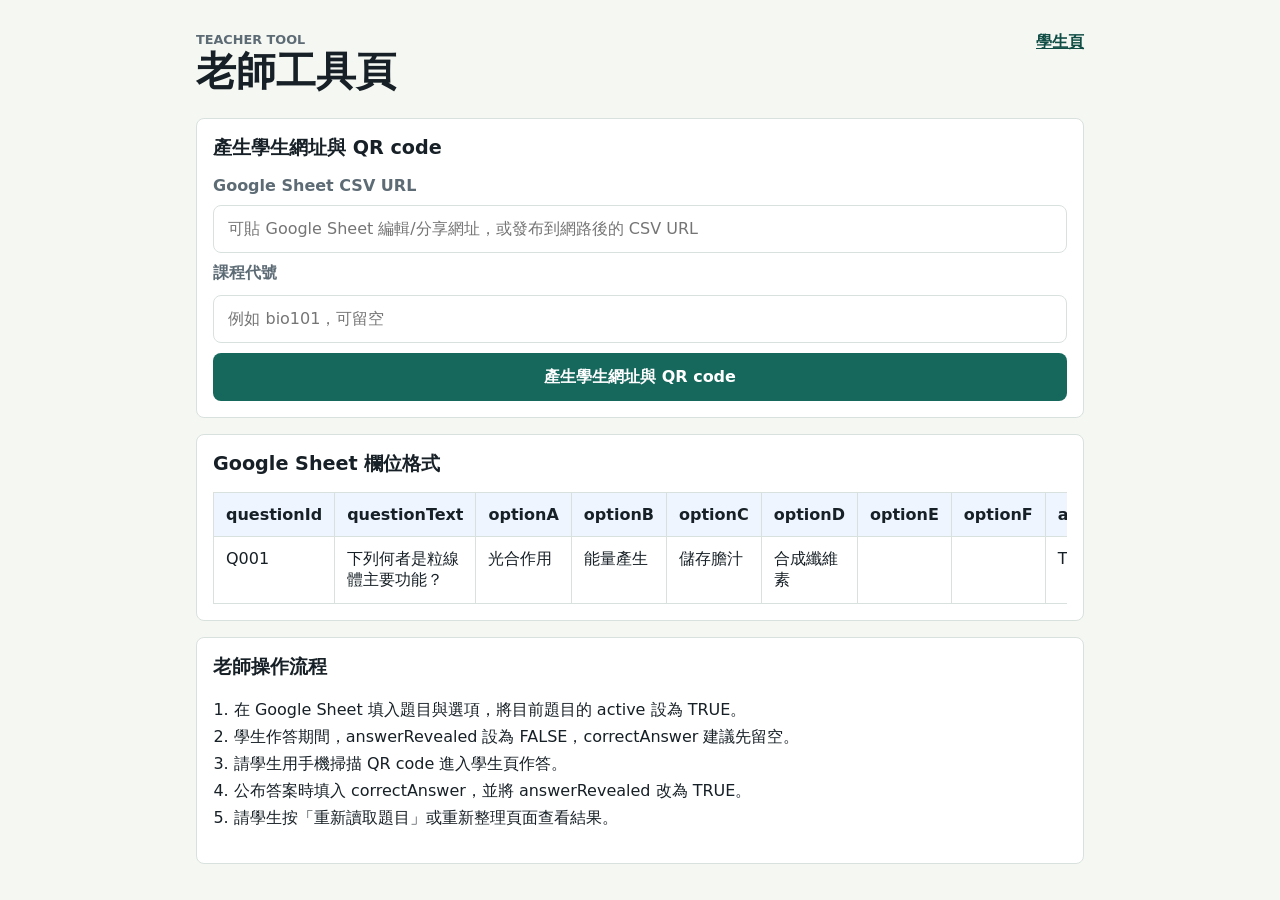
==== teacher.html @ f0df9427 "Handle Google Sheet URLs for CSV loading" ====
<!doctype html>
<html lang="zh-Hant">
  <head>
    <meta charset="utf-8">
    <meta name="viewport" content="width=device-width, initial-scale=1">
    <title>老師工具 | 課堂單選作答系統</title>
    <link rel="stylesheet" href="style.css">
  </head>
  <body>
    <main class="app-shell">
      <header class="topbar">
        <div>
          <p class="eyebrow">Teacher Tool</p>
          <h1>老師工具頁</h1>
        </div>
        <a class="text-link" href="index.html">學生頁</a>
      </header>

      <section class="panel">
        <h2>產生學生網址與 QR code</h2>
        <form id="teacherForm" class="stack-form">
          <label for="sheetUrlInput">Google Sheet CSV URL</label>
          <input id="sheetUrlInput" name="sheetUrl" type="url" placeholder="可貼 Google Sheet 編輯/分享網址，或發布到網路後的 CSV URL" required>

          <label for="classIdInput">課程代號</label>
          <input id="classIdInput" name="classId" type="text" placeholder="例如 bio101，可留空">

          <button type="submit">產生學生網址與 QR code</button>
        </form>

        <div class="generated-area hidden" id="generatedArea">
          <label for="studentUrlOutput">學生網址</label>
          <textarea id="studentUrlOutput" rows="4" readonly></textarea>
          <button class="ghost-button" id="copyUrlButton" type="button">複製網址</button>
          <div class="qr-frame" id="qrcode"></div>
          <p class="muted" id="copyStatus"></p>
        </div>
      </section>

      <section class="panel">
        <h2>Google Sheet 欄位格式</h2>
        <div class="table-wrap">
          <table>
            <thead>
              <tr>
                <th>questionId</th>
                <th>questionText</th>
                <th>optionA</th>
                <th>optionB</th>
                <th>optionC</th>
                <th>optionD</th>
                <th>optionE</th>
                <th>optionF</th>
                <th>active</th>
                <th>answerRevealed</th>
                <th>correctAnswer</th>
              </tr>
            </thead>
            <tbody>
              <tr>
                <td>Q001</td>
                <td>下列何者是粒線體主要功能？</td>
                <td>光合作用</td>
                <td>能量產生</td>
                <td>儲存膽汁</td>
                <td>合成纖維素</td>
                <td></td>
                <td></td>
                <td>TRUE</td>
                <td>FALSE</td>
                <td></td>
              </tr>
            </tbody>
          </table>
        </div>
      </section>

      <section class="panel">
        <h2>老師操作流程</h2>
        <ol class="steps">
          <li>在 Google Sheet 填入題目與選項，將目前題目的 active 設為 TRUE。</li>
          <li>學生作答期間，answerRevealed 設為 FALSE，correctAnswer 建議先留空。</li>
          <li>請學生用手機掃描 QR code 進入學生頁作答。</li>
          <li>公布答案時填入 correctAnswer，並將 answerRevealed 改為 TRUE。</li>
          <li>請學生按「重新讀取題目」或重新整理頁面查看結果。</li>
        </ol>
      </section>
    </main>

    <script src="qrcode.min.js"></script>
    <script src="teacher.js"></script>
  </body>
</html>
---- style.css ----
:root {
  color-scheme: light;
  --bg: #f5f7f2;
  --surface: #ffffff;
  --surface-strong: #eef5ff;
  --text: #172026;
  --muted: #5d6b75;
  --line: #d9e1df;
  --primary: #16685d;
  --primary-dark: #0f4d45;
  --accent: #d97706;
  --danger: #b42318;
  --success-bg: #e7f7ef;
  --success-text: #14613c;
  --error-bg: #fff0ed;
  --error-text: #9f2418;
  --warning-bg: #fff7df;
  --warning-text: #7a4c00;
  font-family: system-ui, -apple-system, BlinkMacSystemFont, "Segoe UI", sans-serif;
}

* {
  box-sizing: border-box;
}

body {
  margin: 0;
  min-height: 100vh;
  background: var(--bg);
  color: var(--text);
}

button,
input,
textarea {
  font: inherit;
}

button {
  min-height: 48px;
  border: 0;
  border-radius: 8px;
  background: var(--primary);
  color: #ffffff;
  cursor: pointer;
  font-weight: 700;
  padding: 0.75rem 1rem;
}

button:disabled {
  cursor: not-allowed;
  opacity: 0.48;
}

input,
textarea {
  width: 100%;
  min-height: 48px;
  border: 1px solid var(--line);
  border-radius: 8px;
  background: #ffffff;
  color: var(--text);
  padding: 0.75rem 0.9rem;
}

textarea {
  resize: vertical;
}

table {
  width: 100%;
  border-collapse: collapse;
  min-width: 920px;
}

th,
td {
  border: 1px solid var(--line);
  padding: 0.75rem;
  text-align: left;
  vertical-align: top;
}

th {
  background: var(--surface-strong);
}

.app-shell {
  width: min(920px, 100%);
  margin: 0 auto;
  padding: 1rem;
}

.topbar {
  display: flex;
  align-items: flex-start;
  justify-content: space-between;
  gap: 1rem;
  padding: 1rem 0 0.5rem;
}

.topbar h1 {
  margin: 0.15rem 0 0;
  font-size: clamp(1.75rem, 6vw, 2.5rem);
  line-height: 1.12;
}

.eyebrow {
  margin: 0;
  color: var(--muted);
  font-size: 0.8rem;
  font-weight: 800;
  letter-spacing: 0;
  text-transform: uppercase;
}

.text-link {
  color: var(--primary-dark);
  font-weight: 800;
  white-space: nowrap;
}

.panel {
  margin: 1rem 0;
  border: 1px solid var(--line);
  border-radius: 8px;
  background: var(--surface);
  padding: 1rem;
}

.panel h2 {
  margin: 0 0 0.9rem;
  font-size: 1.2rem;
}

.section-heading {
  display: flex;
  align-items: flex-start;
  justify-content: space-between;
  gap: 0.75rem;
  margin-bottom: 1rem;
}

.section-heading h2 {
  margin-bottom: 0;
}

.inline-form {
  display: grid;
  grid-template-columns: 1fr auto;
  gap: 0.6rem;
}

.stack-form {
  display: grid;
  gap: 0.65rem;
}

.stack-form label,
.generated-area label {
  color: var(--muted);
  font-weight: 800;
}

.muted {
  color: var(--muted);
}

.question-text {
  margin: 1rem 0;
  font-size: 1.35rem;
  font-weight: 800;
  line-height: 1.5;
}

.options-grid {
  display: grid;
  gap: 0.75rem;
  margin: 1rem 0;
}

.option-button {
  display: grid;
  grid-template-columns: 2.4rem 1fr;
  align-items: center;
  gap: 0.75rem;
  width: 100%;
  min-height: 64px;
  border: 2px solid var(--line);
  background: #ffffff;
  color: var(--text);
  text-align: left;
}

.option-button[aria-pressed="true"] {
  border-color: var(--primary);
  background: #ecf8f4;
}

.option-key {
  display: inline-grid;
  width: 2.25rem;
  height: 2.25rem;
  place-items: center;
  border-radius: 999px;
  background: var(--primary);
  color: #ffffff;
}

.primary-action {
  width: 100%;
  margin-top: 0.2rem;
  background: var(--accent);
}

.ghost-button {
  min-height: 42px;
  border: 1px solid var(--line);
  background: #ffffff;
  color: var(--primary-dark);
}

.danger-button {
  width: 100%;
  margin-top: 0.75rem;
  border: 1px solid #f0c7c2;
  background: #ffffff;
  color: var(--danger);
}

.status-box,
.notice {
  margin-top: 1rem;
  border-radius: 8px;
  padding: 1rem;
  background: var(--surface-strong);
  color: var(--text);
  line-height: 1.6;
  white-space: pre-line;
}

.notice {
  background: var(--warning-bg);
  color: var(--warning-text);
}

.status-success {
  background: var(--success-bg);
  color: var(--success-text);
}

.status-error {
  background: var(--error-bg);
  color: var(--error-text);
}

.status-warning {
  background: var(--warning-bg);
  color: var(--warning-text);
}

.generated-area {
  display: grid;
  gap: 0.75rem;
  margin-top: 1rem;
}

.qr-frame {
  display: grid;
  width: 256px;
  min-height: 256px;
  place-items: center;
  border: 1px solid var(--line);
  border-radius: 8px;
  background: #ffffff;
  padding: 1rem;
}

.table-wrap {
  overflow-x: auto;
}

.steps {
  padding-left: 1.3rem;
  line-height: 1.7;
}

.hidden {
  display: none !important;
}

.visually-hidden {
  position: absolute;
  width: 1px;
  height: 1px;
  clip: rect(0 0 0 0);
  clip-path: inset(50%);
  overflow: hidden;
  white-space: nowrap;
}

@media (max-width: 640px) {
  .app-shell {
    padding: 0.8rem;
  }

  .topbar,
  .section-heading,
  .inline-form {
    grid-template-columns: 1fr;
  }

  .topbar,
  .section-heading {
    display: grid;
  }

  .inline-form button,
  .ghost-button {
    width: 100%;
  }

  .question-text {
    font-size: 1.2rem;
  }

  .qr-frame {
    width: 100%;
  }
}
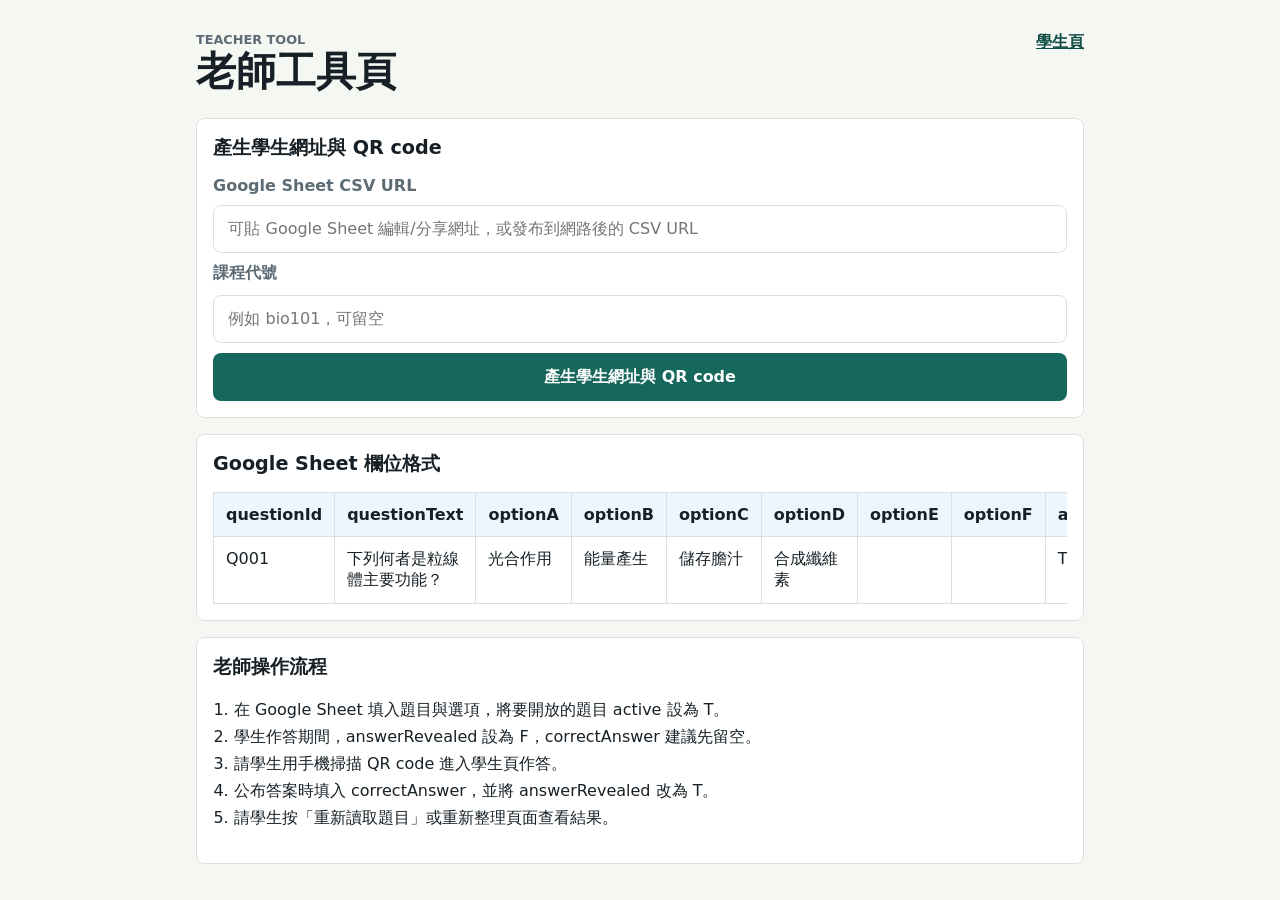
==== commit bfaf0ca0: "Support multiple active questions" ====
--- a/teacher.html
+++ b/teacher.html
@@ -66,8 +66,8 @@
                 <td>合成纖維素</td>
                 <td></td>
                 <td></td>
-                <td>TRUE</td>
-                <td>FALSE</td>
+                <td>T</td>
+                <td>F</td>
                 <td></td>
               </tr>
             </tbody>
@@ -78,10 +78,10 @@
       <section class="panel">
         <h2>老師操作流程</h2>
         <ol class="steps">
-          <li>在 Google Sheet 填入題目與選項，將目前題目的 active 設為 TRUE。</li>
-          <li>學生作答期間，answerRevealed 設為 FALSE，correctAnswer 建議先留空。</li>
+          <li>在 Google Sheet 填入題目與選項，將要開放的題目 active 設為 T。</li>
+          <li>學生作答期間，answerRevealed 設為 F，correctAnswer 建議先留空。</li>
           <li>請學生用手機掃描 QR code 進入學生頁作答。</li>
-          <li>公布答案時填入 correctAnswer，並將 answerRevealed 改為 TRUE。</li>
+          <li>公布答案時填入 correctAnswer，並將 answerRevealed 改為 T。</li>
           <li>請學生按「重新讀取題目」或重新整理頁面查看結果。</li>
         </ol>
       </section>
--- a/style.css
+++ b/style.css
@@ -166,6 +166,19 @@
   color: var(--muted);
 }
 
+.question-card {
+  border: 1px solid var(--line);
+  border-radius: 8px;
+  background: #ffffff;
+  padding: 1rem;
+}
+
+.questions-list {
+  display: grid;
+  gap: 1rem;
+  margin-top: 1rem;
+}
+
 .question-text {
   margin: 1rem 0;
   font-size: 1.35rem;
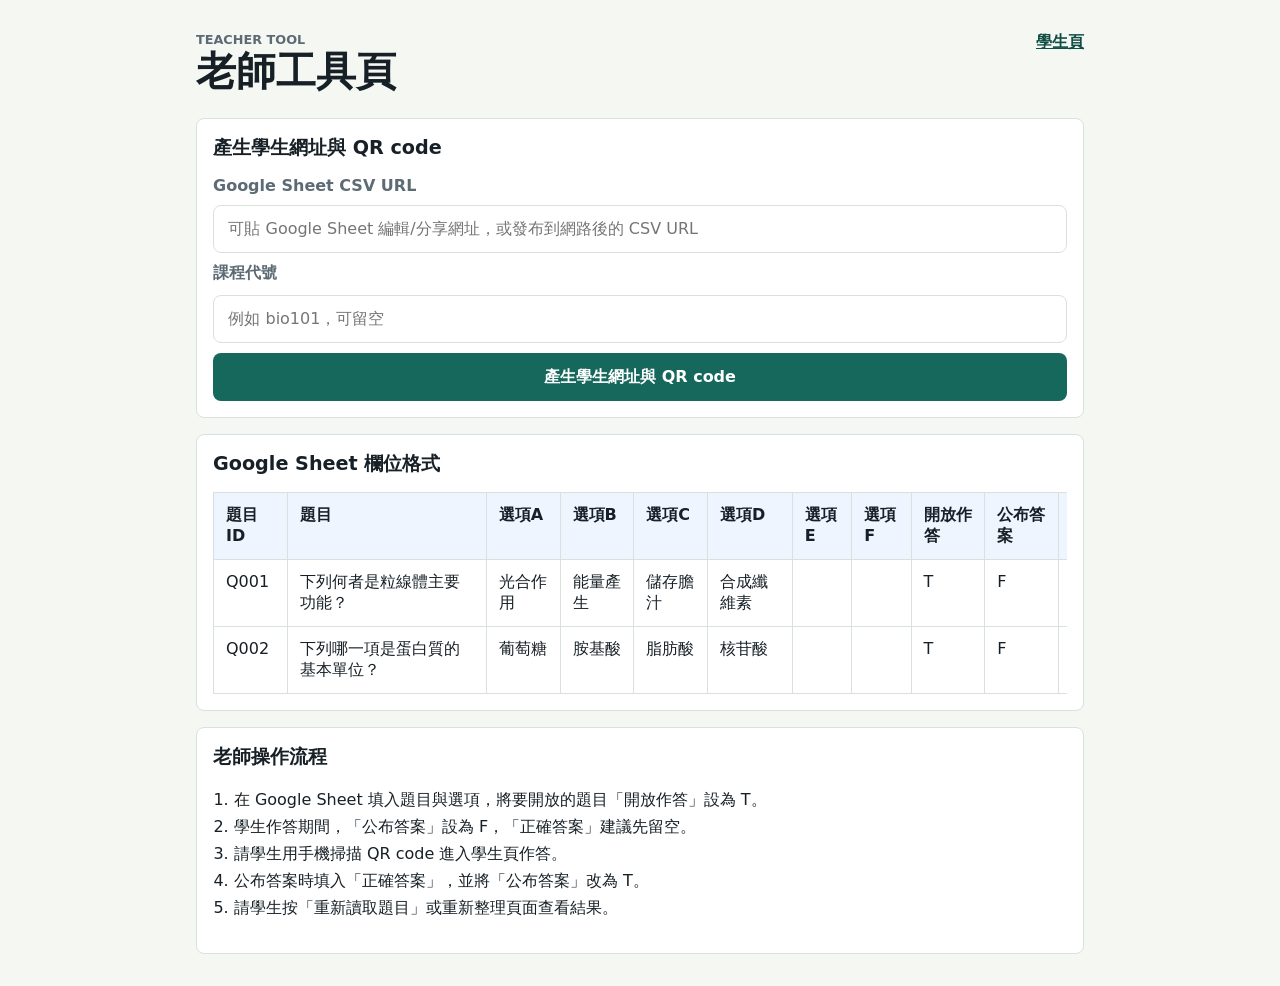
==== commit 034f0583: "Use Chinese Google Sheet column names" ====
--- a/teacher.html
+++ b/teacher.html
@@ -43,17 +43,17 @@
           <table>
             <thead>
               <tr>
-                <th>questionId</th>
-                <th>questionText</th>
-                <th>optionA</th>
-                <th>optionB</th>
-                <th>optionC</th>
-                <th>optionD</th>
-                <th>optionE</th>
-                <th>optionF</th>
-                <th>active</th>
-                <th>answerRevealed</th>
-                <th>correctAnswer</th>
+                <th>題目ID</th>
+                <th>題目</th>
+                <th>選項A</th>
+                <th>選項B</th>
+                <th>選項C</th>
+                <th>選項D</th>
+                <th>選項E</th>
+                <th>選項F</th>
+                <th>開放作答</th>
+                <th>公布答案</th>
+                <th>正確答案</th>
               </tr>
             </thead>
             <tbody>
@@ -70,6 +70,19 @@
                 <td>F</td>
                 <td></td>
               </tr>
+              <tr>
+                <td>Q002</td>
+                <td>下列哪一項是蛋白質的基本單位？</td>
+                <td>葡萄糖</td>
+                <td>胺基酸</td>
+                <td>脂肪酸</td>
+                <td>核苷酸</td>
+                <td></td>
+                <td></td>
+                <td>T</td>
+                <td>F</td>
+                <td></td>
+              </tr>
             </tbody>
           </table>
         </div>
@@ -78,10 +91,10 @@
       <section class="panel">
         <h2>老師操作流程</h2>
         <ol class="steps">
-          <li>在 Google Sheet 填入題目與選項，將要開放的題目 active 設為 T。</li>
-          <li>學生作答期間，answerRevealed 設為 F，correctAnswer 建議先留空。</li>
+          <li>在 Google Sheet 填入題目與選項，將要開放的題目「開放作答」設為 T。</li>
+          <li>學生作答期間，「公布答案」設為 F，「正確答案」建議先留空。</li>
           <li>請學生用手機掃描 QR code 進入學生頁作答。</li>
-          <li>公布答案時填入 correctAnswer，並將 answerRevealed 改為 T。</li>
+          <li>公布答案時填入「正確答案」，並將「公布答案」改為 T。</li>
           <li>請學生按「重新讀取題目」或重新整理頁面查看結果。</li>
         </ol>
       </section>
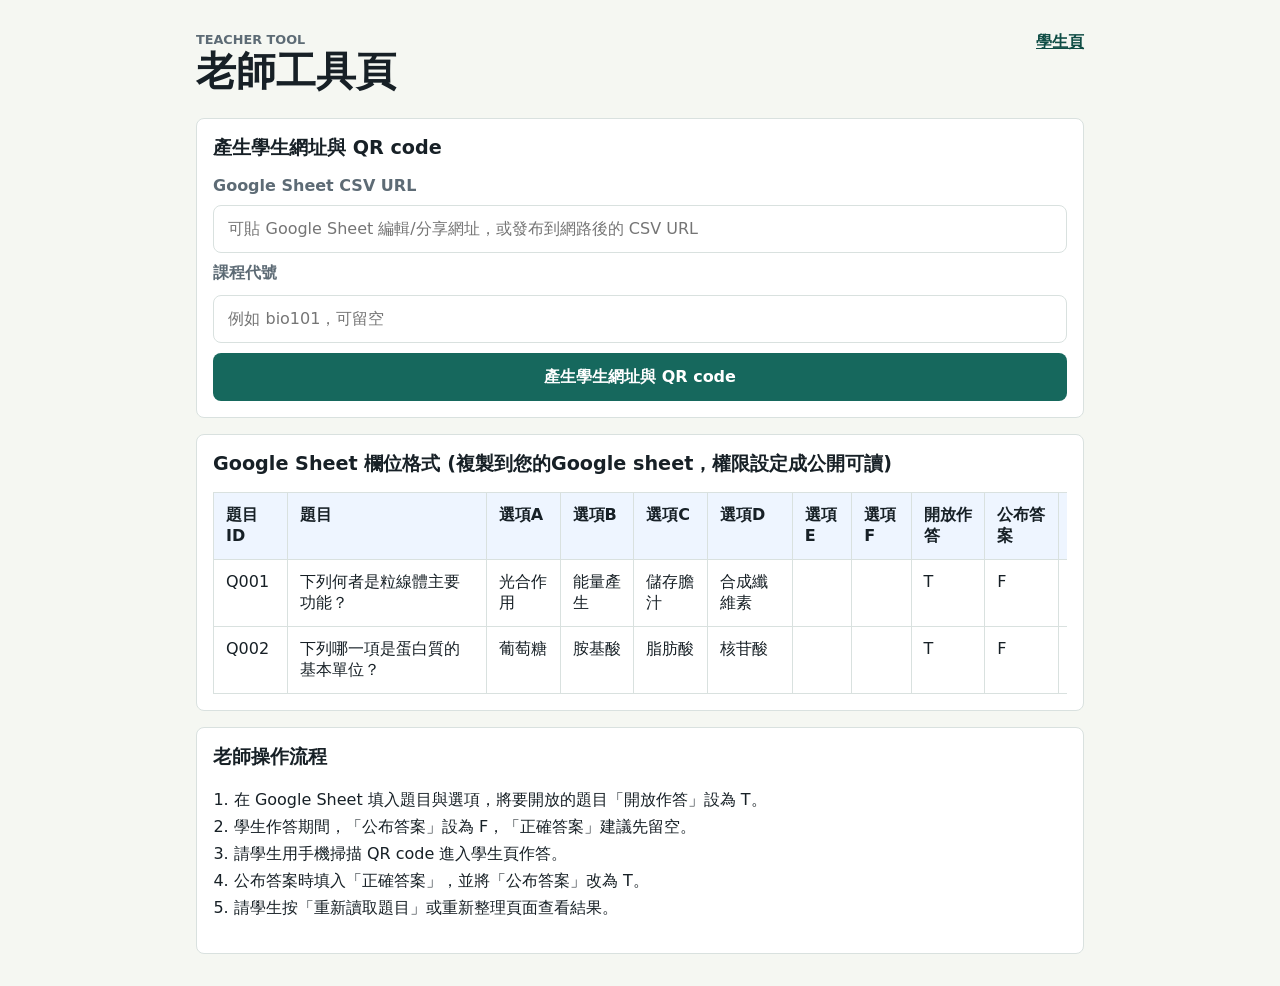
==== commit 1a966525: "Clarify Google Sheet setup heading" ====
--- a/teacher.html
+++ b/teacher.html
@@ -38,7 +38,7 @@
       </section>
 
       <section class="panel">
-        <h2>Google Sheet 欄位格式</h2>
+        <h2>Google Sheet 欄位格式 (複製到您的Google sheet，權限設定成公開可讀)</h2>
         <div class="table-wrap">
           <table>
             <thead>
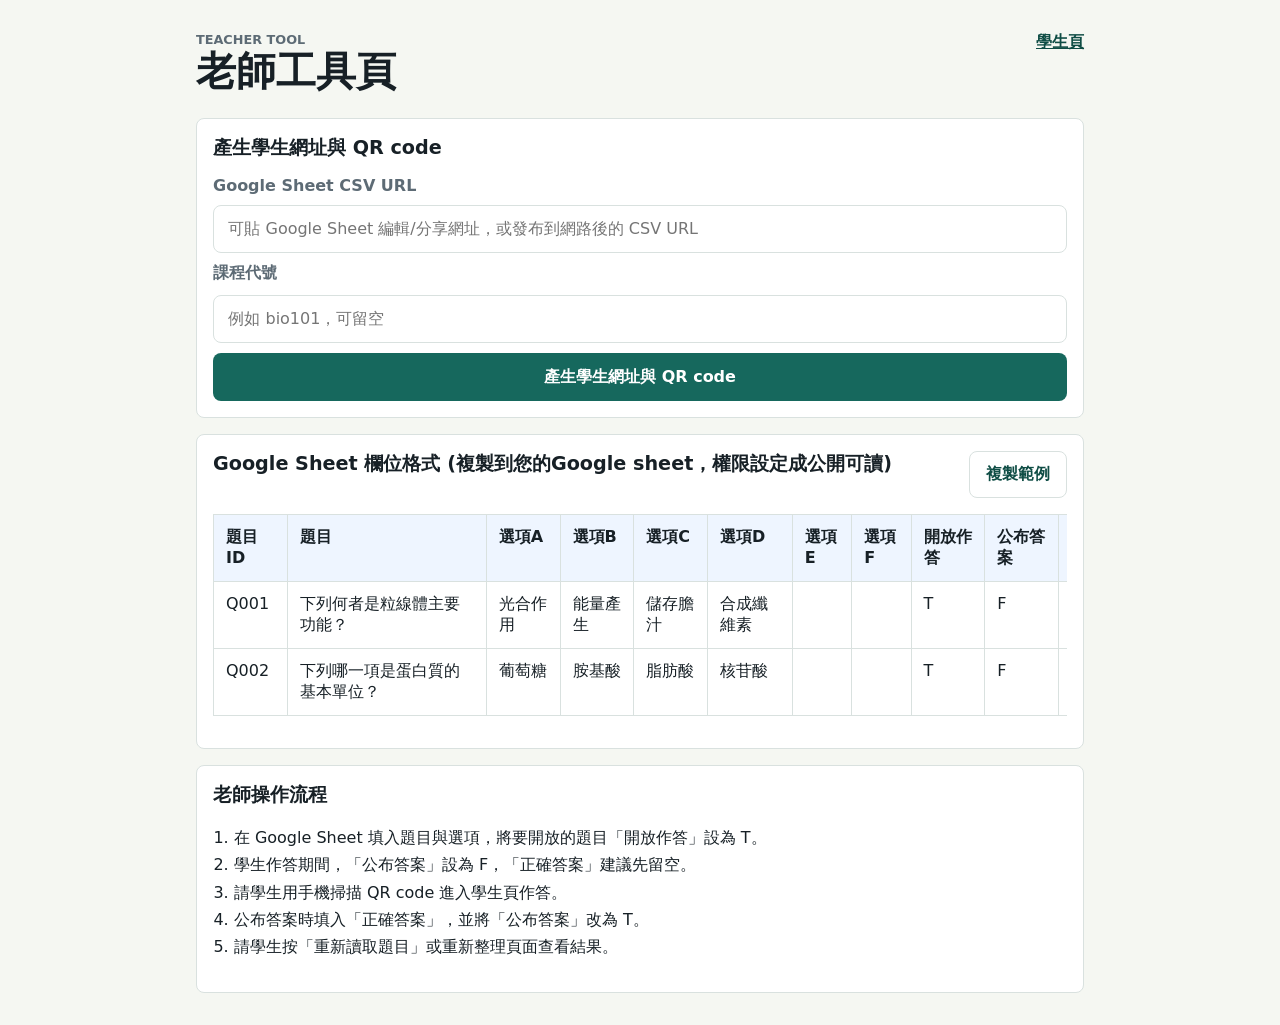
==== commit 65e0cf03: "Add copy button for sheet example" ====
--- a/teacher.html
+++ b/teacher.html
@@ -38,9 +38,12 @@
       </section>
 
       <section class="panel">
-        <h2>Google Sheet 欄位格式 (複製到您的Google sheet，權限設定成公開可讀)</h2>
+        <div class="section-heading">
+          <h2>Google Sheet 欄位格式 (複製到您的Google sheet，權限設定成公開可讀)</h2>
+          <button class="ghost-button" id="copySheetExampleButton" type="button">複製範例</button>
+        </div>
         <div class="table-wrap">
-          <table>
+          <table id="sheetExampleTable">
             <thead>
               <tr>
                 <th>題目ID</th>
@@ -86,6 +89,7 @@
             </tbody>
           </table>
         </div>
+        <p class="muted" id="copySheetExampleStatus"></p>
       </section>
 
       <section class="panel">
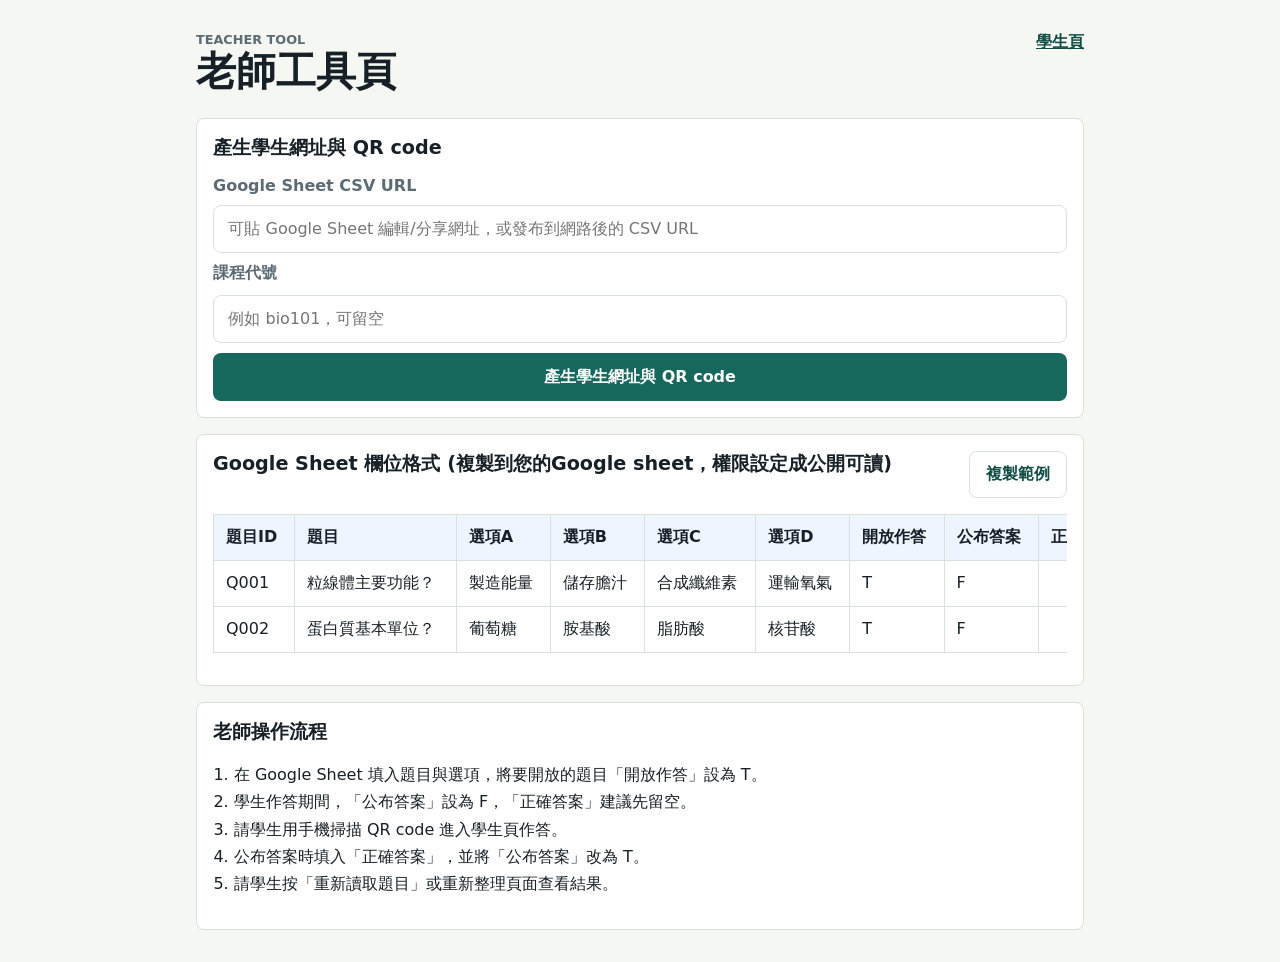
==== commit b7b81681: "Fix sheet example copy fallback" ====
--- a/teacher.html
+++ b/teacher.html
@@ -52,8 +52,6 @@
                 <th>選項B</th>
                 <th>選項C</th>
                 <th>選項D</th>
-                <th>選項E</th>
-                <th>選項F</th>
                 <th>開放作答</th>
                 <th>公布答案</th>
                 <th>正確答案</th>
@@ -62,26 +60,22 @@
             <tbody>
               <tr>
                 <td>Q001</td>
-                <td>下列何者是粒線體主要功能？</td>
-                <td>光合作用</td>
-                <td>能量產生</td>
+                <td>粒線體主要功能？</td>
+                <td>製造能量</td>
                 <td>儲存膽汁</td>
                 <td>合成纖維素</td>
-                <td></td>
-                <td></td>
+                <td>運輸氧氣</td>
                 <td>T</td>
                 <td>F</td>
                 <td></td>
               </tr>
               <tr>
                 <td>Q002</td>
-                <td>下列哪一項是蛋白質的基本單位？</td>
+                <td>蛋白質基本單位？</td>
                 <td>葡萄糖</td>
                 <td>胺基酸</td>
                 <td>脂肪酸</td>
                 <td>核苷酸</td>
-                <td></td>
-                <td></td>
                 <td>T</td>
                 <td>F</td>
                 <td></td>
@@ -90,6 +84,7 @@
           </table>
         </div>
         <p class="muted" id="copySheetExampleStatus"></p>
+        <textarea class="hidden" id="sheetExampleCopyText" rows="4" readonly></textarea>
       </section>
 
       <section class="panel">
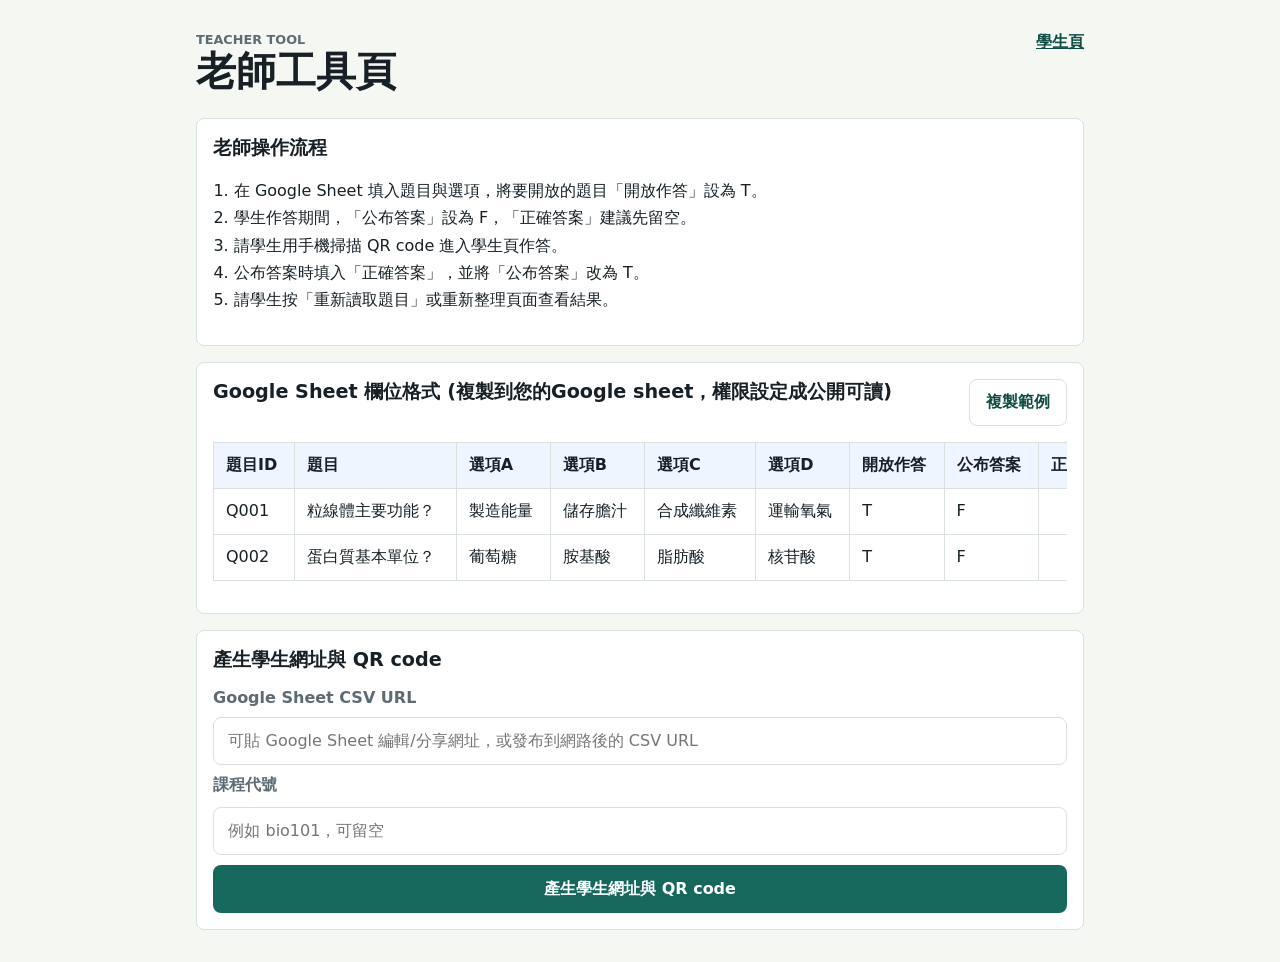
==== commit 7fe6ff86: "Reorder teacher page sections" ====
--- a/teacher.html
+++ b/teacher.html
@@ -17,24 +17,14 @@
       </header>
 
       <section class="panel">
-        <h2>產生學生網址與 QR code</h2>
-        <form id="teacherForm" class="stack-form">
-          <label for="sheetUrlInput">Google Sheet CSV URL</label>
-          <input id="sheetUrlInput" name="sheetUrl" type="url" placeholder="可貼 Google Sheet 編輯/分享網址，或發布到網路後的 CSV URL" required>
-
-          <label for="classIdInput">課程代號</label>
-          <input id="classIdInput" name="classId" type="text" placeholder="例如 bio101，可留空">
-
-          <button type="submit">產生學生網址與 QR code</button>
-        </form>
-
-        <div class="generated-area hidden" id="generatedArea">
-          <label for="studentUrlOutput">學生網址</label>
-          <textarea id="studentUrlOutput" rows="4" readonly></textarea>
-          <button class="ghost-button" id="copyUrlButton" type="button">複製網址</button>
-          <div class="qr-frame" id="qrcode"></div>
-          <p class="muted" id="copyStatus"></p>
-        </div>
+        <h2>老師操作流程</h2>
+        <ol class="steps">
+          <li>在 Google Sheet 填入題目與選項，將要開放的題目「開放作答」設為 T。</li>
+          <li>學生作答期間，「公布答案」設為 F，「正確答案」建議先留空。</li>
+          <li>請學生用手機掃描 QR code 進入學生頁作答。</li>
+          <li>公布答案時填入「正確答案」，並將「公布答案」改為 T。</li>
+          <li>請學生按「重新讀取題目」或重新整理頁面查看結果。</li>
+        </ol>
       </section>
 
       <section class="panel">
@@ -88,14 +78,24 @@
       </section>
 
       <section class="panel">
-        <h2>老師操作流程</h2>
-        <ol class="steps">
-          <li>在 Google Sheet 填入題目與選項，將要開放的題目「開放作答」設為 T。</li>
-          <li>學生作答期間，「公布答案」設為 F，「正確答案」建議先留空。</li>
-          <li>請學生用手機掃描 QR code 進入學生頁作答。</li>
-          <li>公布答案時填入「正確答案」，並將「公布答案」改為 T。</li>
-          <li>請學生按「重新讀取題目」或重新整理頁面查看結果。</li>
-        </ol>
+        <h2>產生學生網址與 QR code</h2>
+        <form id="teacherForm" class="stack-form">
+          <label for="sheetUrlInput">Google Sheet CSV URL</label>
+          <input id="sheetUrlInput" name="sheetUrl" type="url" placeholder="可貼 Google Sheet 編輯/分享網址，或發布到網路後的 CSV URL" required>
+
+          <label for="classIdInput">課程代號</label>
+          <input id="classIdInput" name="classId" type="text" placeholder="例如 bio101，可留空">
+
+          <button type="submit">產生學生網址與 QR code</button>
+        </form>
+
+        <div class="generated-area hidden" id="generatedArea">
+          <label for="studentUrlOutput">學生網址</label>
+          <textarea id="studentUrlOutput" rows="4" readonly></textarea>
+          <button class="ghost-button" id="copyUrlButton" type="button">複製網址</button>
+          <div class="qr-frame" id="qrcode"></div>
+          <p class="muted" id="copyStatus"></p>
+        </div>
       </section>
     </main>
 
--- a/style.css
+++ b/style.css
@@ -226,6 +226,20 @@
   background: var(--accent);
 }
 
+.submit-all-button {
+  margin-top: 1rem;
+}
+
+.refresh-answer-area {
+  display: grid;
+  gap: 0.6rem;
+  margin-top: 0.75rem;
+}
+
+.refresh-answer-area p {
+  margin: 0;
+}
+
 .ghost-button {
   min-height: 42px;
   border: 1px solid var(--line);
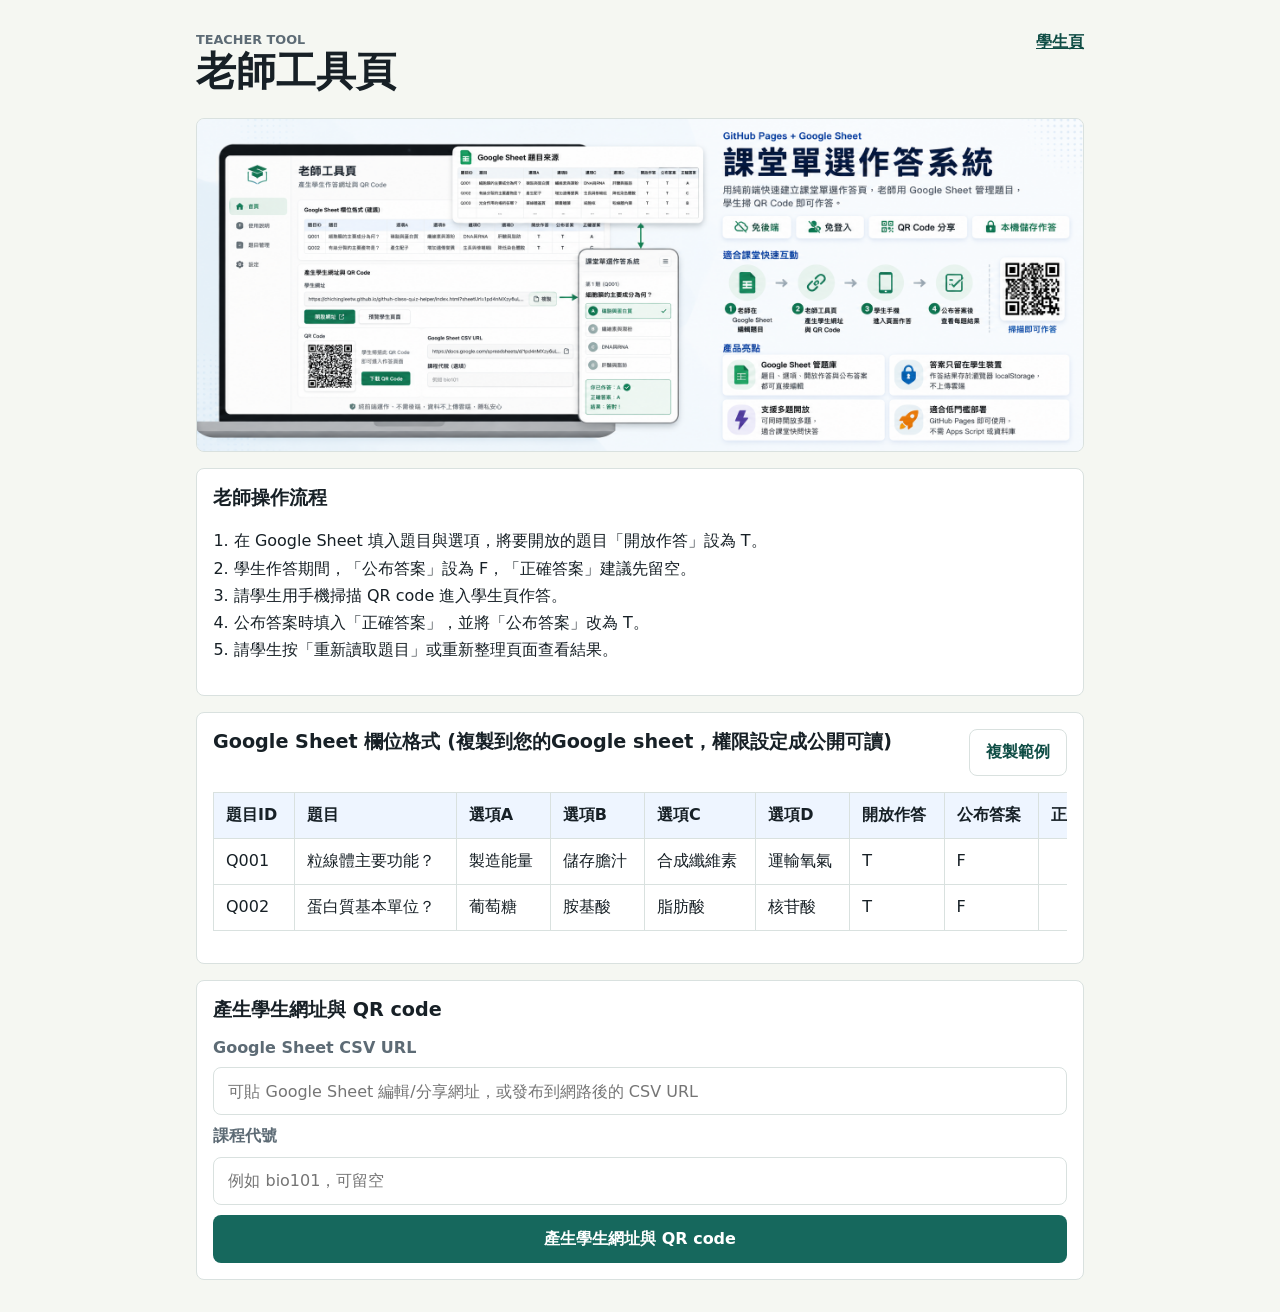
==== commit 00669992: "Add UI preview to teacher page" ====
--- a/teacher.html
+++ b/teacher.html
@@ -15,6 +15,10 @@
         </div>
         <a class="text-link" href="index.html">學生頁</a>
       </header>
+
+      <section class="ui-preview" aria-label="課堂單選作答系統介面預覽">
+        <img src="UI.png" alt="課堂單選作答系統 UI 預覽">
+      </section>
 
       <section class="panel">
         <h2>老師操作流程</h2>
--- a/style.css
+++ b/style.css
@@ -128,6 +128,21 @@
   padding: 1rem;
 }
 
+.ui-preview {
+  margin: 1rem 0;
+  border: 1px solid var(--line);
+  border-radius: 8px;
+  background: var(--surface);
+  overflow: hidden;
+}
+
+.ui-preview img {
+  display: block;
+  width: 100%;
+  aspect-ratio: 8 / 3;
+  object-fit: cover;
+}
+
 .panel h2 {
   margin: 0 0 0.9rem;
   font-size: 1.2rem;
